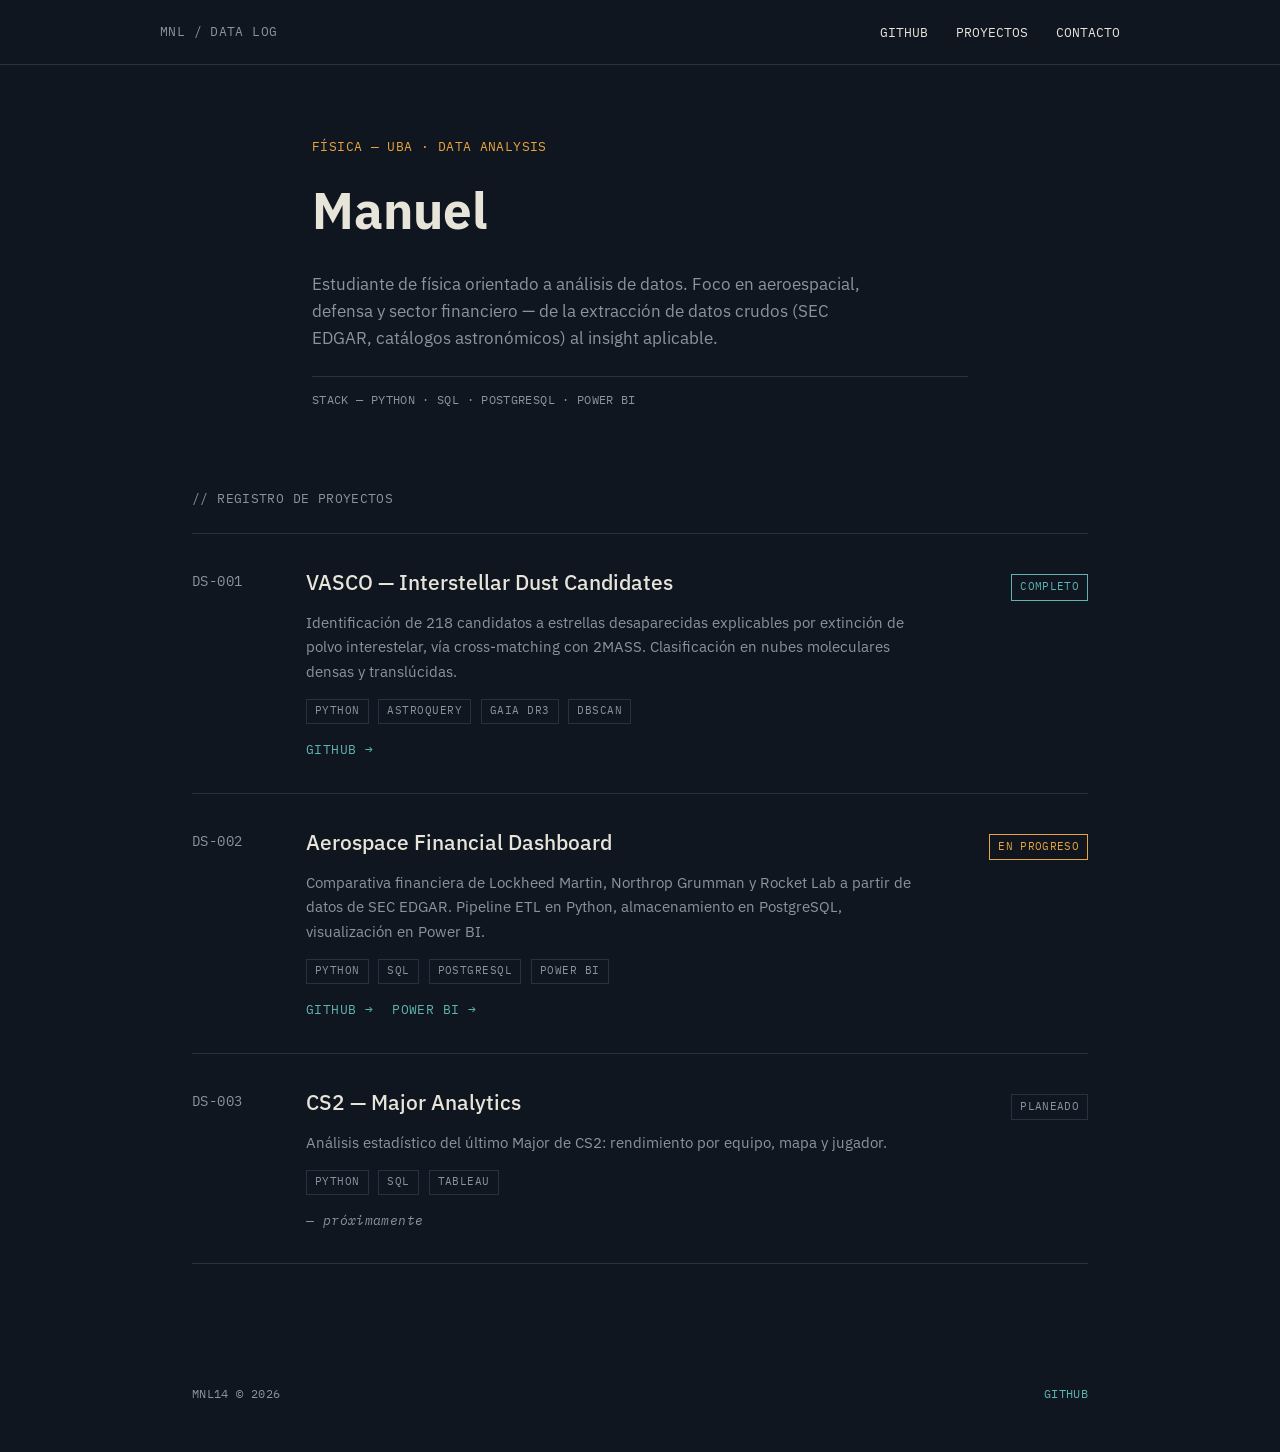
==== index.html @ 6d926402 "add base site structure" ====
<!DOCTYPE html>
<html lang="es">
<head>
<meta charset="UTF-8">
<meta name="viewport" content="width=device-width, initial-scale=1.0">
<title>Manuel — Data Analyst Portfolio</title>
<link rel="preconnect" href="https://fonts.googleapis.com">
<link href="https://fonts.googleapis.com/css2?family=IBM+Plex+Mono:wght@400;500;600&family=IBM+Plex+Sans:wght@400;500;700&display=swap" rel="stylesheet">
<link rel="stylesheet" href="css/style.css">
</head>
<body>

<header class="site-header">
  <div class="header-row">
    <span class="mono tag">MNL / DATA LOG</span>
    <nav>
      <a href="https://github.com/mnl14" target="_blank">GITHUB</a>
      <a href="#projects">PROYECTOS</a>
      <a href="mailto:manuelsanchezpace@gmail.com">CONTACTO</a>
    </nav>
  </div>
</header>

<section class="hero">
  <p class="mono eyebrow">FÍSICA — UBA · DATA ANALYSIS</p>
  <h1>Manuel</h1>
  <p class="hero-desc">
    Estudiante de física orientado a análisis de datos.
    Foco en aeroespacial, defensa y sector financiero — de la extracción de datos crudos (SEC EDGAR, catálogos astronómicos)
    al insight aplicable.
  </p>
  <div class="hero-meta mono">
    <span>STACK — PYTHON · SQL · POSTGRESQL · POWER BI</span>
  </div>
</section>

<section id="projects" class="projects">
  <p class="mono section-label">// REGISTRO DE PROYECTOS</p>

  <article class="entry">
    <div class="entry-id mono">DS-001</div>
    <div class="entry-body">
      <div class="entry-top">
        <h2>VASCO — Interstellar Dust Candidates</h2>
        <span class="status mono status-done">COMPLETO</span>
      </div>
      <p>
        Identificación de 218 candidatos a estrellas desaparecidas explicables por extinción de polvo interestelar,
        vía cross-matching con 2MASS. Clasificación en nubes moleculares densas y translúcidas.
      </p>
      <div class="entry-tags mono">
        <span>PYTHON</span><span>ASTROQUERY</span><span>GAIA DR3</span><span>DBSCAN</span>
      </div>
      <div class="entry-links mono">
        <a href="https://github.com/mnl14/vasco-interstellar-dust-candidates" target="_blank">GITHUB →</a>
      </div>
    </div>
  </article>

  <article class="entry">
    <div class="entry-id mono">DS-002</div>
    <div class="entry-body">
      <div class="entry-top">
        <h2>Aerospace Financial Dashboard</h2>
        <span class="status mono status-progress">EN PROGRESO</span>
      </div>
      <p>
        Comparativa financiera de Lockheed Martin, Northrop Grumman y Rocket Lab a partir de datos de SEC EDGAR.
        Pipeline ETL en Python, almacenamiento en PostgreSQL, visualización en Power BI.
      </p>
      <div class="entry-tags mono">
        <span>PYTHON</span><span>SQL</span><span>POSTGRESQL</span><span>POWER BI</span>
      </div>
      <div class="entry-links mono">
        <a href="#" target="_blank">GITHUB →</a>
        <a href="#" target="_blank">POWER BI →</a>
      </div>
    </div>
  </article>

  <article class="entry">
    <div class="entry-id mono">DS-003</div>
    <div class="entry-body">
      <div class="entry-top">
        <h2>CS2 — Major Analytics</h2>
        <span class="status mono status-planned">PLANEADO</span>
      </div>
      <p>
        Análisis estadístico del último Major de CS2: rendimiento por equipo, mapa y jugador.
      </p>
      <div class="entry-tags mono">
        <span>PYTHON</span><span>SQL</span><span>TABLEAU</span>
      </div>
      <div class="entry-links mono">
        <span class="pending">— próximamente</span>
      </div>
    </div>
  </article>

</section>

<footer class="site-footer mono">
  <span>MNL14 © 2026</span>
  <a href="https://github.com/mnl14" target="_blank">GITHUB</a>
</footer>

</body>
</html>
---- css/style.css ----
:root {
  --bg: #0F161F;
  --bg-alt: #141D28;
  --text: #E7E4DA;
  --text-dim: #8B93A0;
  --line: #253243;
  --amber: #E8A33D;
  --cyan: #5FB3B3;
  --mono: 'IBM Plex Mono', monospace;
  --sans: 'IBM Plex Sans', sans-serif;
}

* { margin: 0; padding: 0; box-sizing: border-box; }

body {
  background: var(--bg);
  color: var(--text);
  font-family: var(--sans);
  line-height: 1.6;
}

.mono { font-family: var(--mono); letter-spacing: 0.03em; }

a {
  color: var(--cyan);
  text-decoration: none;
  border-bottom: 1px solid transparent;
}
a:hover, a:focus-visible {
  border-bottom: 1px solid var(--cyan);
}

/* Header */
.site-header {
  border-bottom: 1px solid var(--line);
  padding: 1.2rem 2rem;
}
.header-row {
  max-width: 960px;
  margin: 0 auto;
  display: flex;
  justify-content: space-between;
  align-items: center;
  flex-wrap: wrap;
  gap: 0.8rem;
}
.tag { color: var(--text-dim); font-size: 0.8rem; }
.site-header nav a {
  margin-left: 1.5rem;
  color: var(--text);
  font-family: var(--mono);
  font-size: 0.8rem;
}

/* Hero */
.hero {
  max-width: 720px;
  margin: 4.5rem auto 5rem;
  padding: 0 2rem;
}
.eyebrow {
  color: var(--amber);
  font-size: 0.8rem;
  margin-bottom: 0.8rem;
}
.hero h1 {
  font-size: 3.2rem;
  font-weight: 700;
  margin-bottom: 1.2rem;
}
.hero-desc {
  color: var(--text-dim);
  font-size: 1.05rem;
  max-width: 560px;
  margin-bottom: 1.5rem;
}
.hero-meta {
  font-size: 0.75rem;
  color: var(--text-dim);
  border-top: 1px solid var(--line);
  padding-top: 0.8rem;
}

/* Projects */
.projects {
  max-width: 960px;
  margin: 0 auto 6rem;
  padding: 0 2rem;
}
.section-label {
  color: var(--text-dim);
  font-size: 0.8rem;
  margin-bottom: 1.5rem;
}

.entry {
  display: grid;
  grid-template-columns: 90px 1fr;
  gap: 1.5rem;
  padding: 2rem 0;
  border-top: 1px solid var(--line);
}
.entry:last-child { border-bottom: 1px solid var(--line); }

.entry-id {
  color: var(--text-dim);
  font-size: 0.85rem;
  padding-top: 0.3rem;
}

.entry-top {
  display: flex;
  align-items: baseline;
  justify-content: space-between;
  gap: 1rem;
  flex-wrap: wrap;
  margin-bottom: 0.6rem;
}
.entry h2 {
  font-size: 1.3rem;
  font-weight: 500;
}
.status {
  font-size: 0.7rem;
  padding: 0.2rem 0.5rem;
  border: 1px solid var(--line);
  white-space: nowrap;
}
.status-done { color: var(--cyan); border-color: var(--cyan); }
.status-progress { color: var(--amber); border-color: var(--amber); }
.status-planned { color: var(--text-dim); }

.entry p {
  color: var(--text-dim);
  max-width: 620px;
  margin-bottom: 1rem;
  font-size: 0.95rem;
}

.entry-tags {
  display: flex;
  gap: 0.6rem;
  flex-wrap: wrap;
  margin-bottom: 1rem;
}
.entry-tags span {
  font-size: 0.7rem;
  color: var(--text-dim);
  border: 1px solid var(--line);
  padding: 0.15rem 0.5rem;
}

.entry-links {
  display: flex;
  gap: 1.2rem;
  font-size: 0.8rem;
}
.pending {
  color: var(--text-dim);
  font-style: italic;
}

/* Footer */
.site-footer {
  max-width: 960px;
  margin: 0 auto;
  padding: 1.5rem 2rem 3rem;
  display: flex;
  justify-content: space-between;
  color: var(--text-dim);
  font-size: 0.75rem;
}

/* Responsive */
@media (max-width: 600px) {
  .hero h1 { font-size: 2.2rem; }
  .entry { grid-template-columns: 1fr; }
  .entry-id { padding-top: 0; }
}
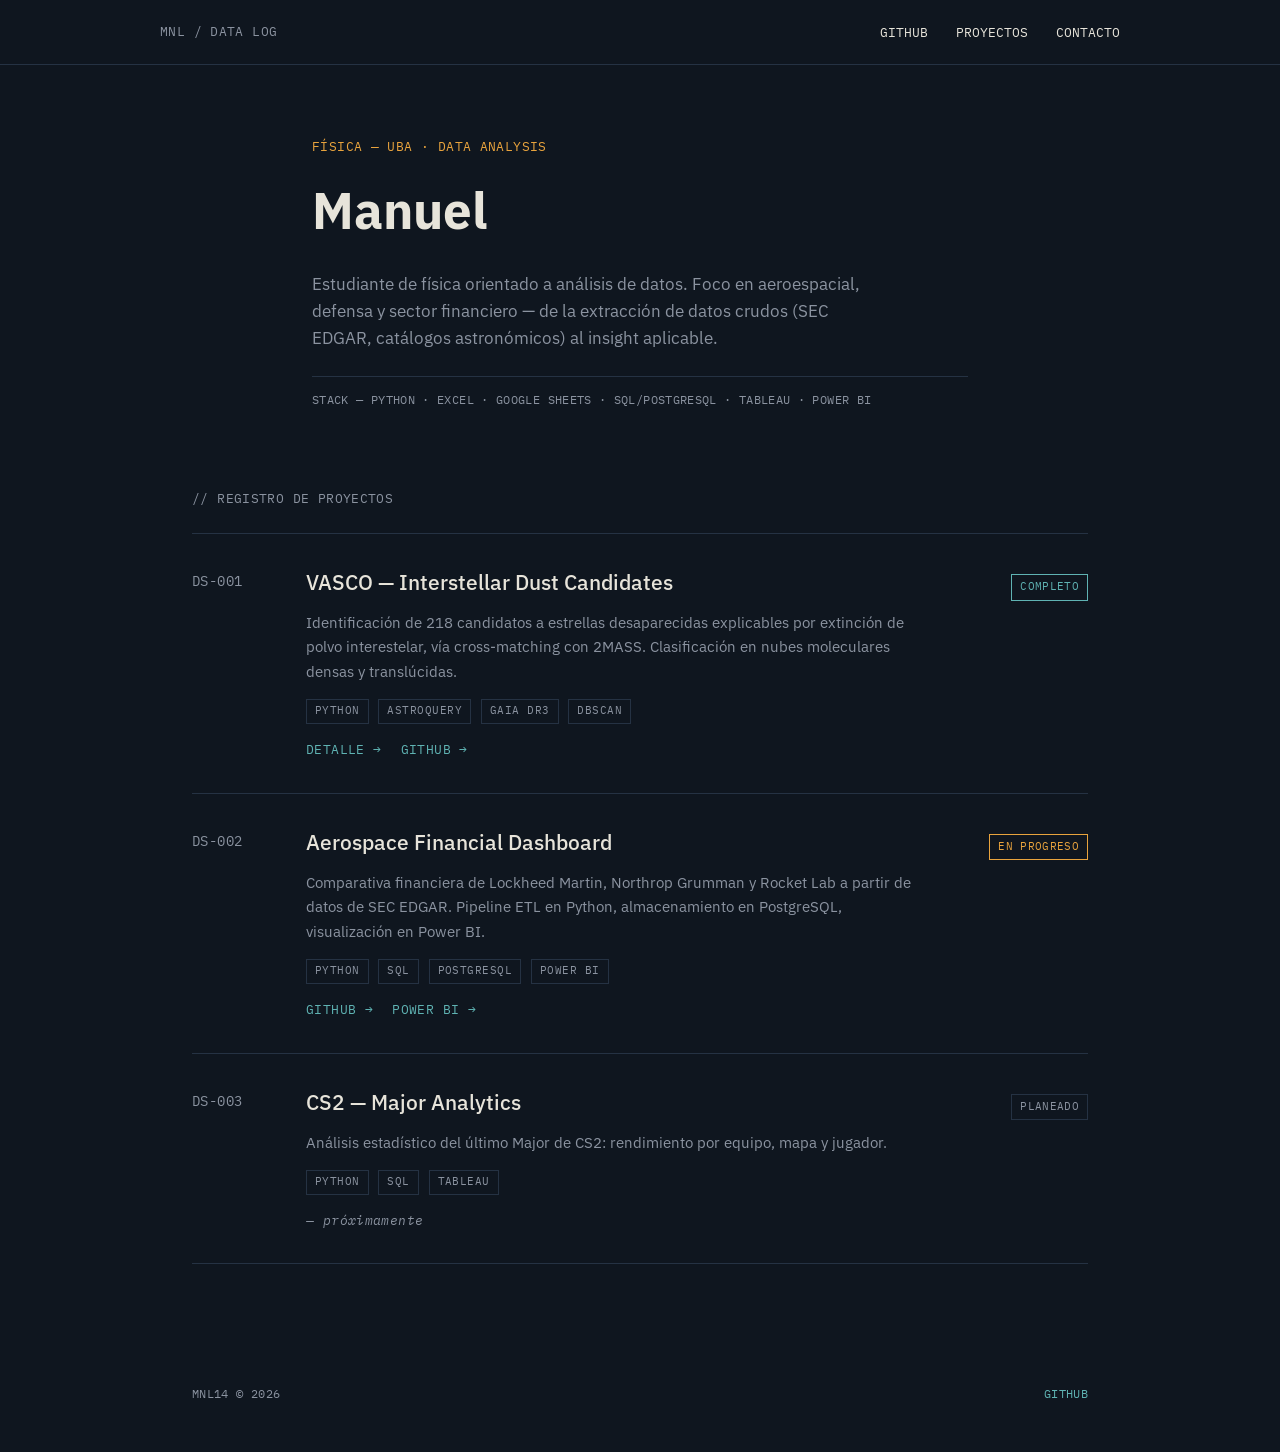
==== commit 080a8186: "add vasco project page" ====
--- a/index.html
+++ b/index.html
@@ -30,7 +30,7 @@
     al insight aplicable.
   </p>
   <div class="hero-meta mono">
-    <span>STACK — PYTHON · SQL · POSTGRESQL · POWER BI</span>
+    <span>STACK — PYTHON · EXCEL · GOOGLE SHEETS · SQL/POSTGRESQL · TABLEAU · POWER BI</span>
   </div>
 </section>
 
@@ -52,6 +52,7 @@
         <span>PYTHON</span><span>ASTROQUERY</span><span>GAIA DR3</span><span>DBSCAN</span>
       </div>
       <div class="entry-links mono">
+        <a href="projects/vasco.html">DETALLE →</a>
         <a href="https://github.com/mnl14/vasco-interstellar-dust-candidates" target="_blank">GITHUB →</a>
       </div>
     </div>
--- a/css/style.css
+++ b/css/style.css
@@ -171,6 +171,57 @@
   font-size: 0.75rem;
 }
 
+/* Individual project page */
+.proj-hero {
+  max-width: 720px;
+  margin: 4rem auto 3rem;
+  padding: 0 2rem;
+}
+.proj-section {
+  max-width: 720px;
+  margin: 0 auto;
+  padding: 2rem 2rem;
+  border-top: 1px solid var(--line);
+}
+.proj-section p {
+  color: var(--text-dim);
+  font-size: 0.95rem;
+  max-width: 620px;
+}
+.proj-list {
+  list-style: none;
+  color: var(--text-dim);
+  font-size: 0.85rem;
+}
+.proj-list li {
+  padding: 0.4rem 0;
+  border-bottom: 1px solid var(--line);
+}
+.proj-list li::before {
+  content: "— ";
+  color: var(--amber);
+}
+
+.stat-grid {
+  display: grid;
+  grid-template-columns: repeat(auto-fit, minmax(150px, 1fr));
+  gap: 1.5rem;
+  margin-top: 0.5rem;
+}
+.stat {
+  display: flex;
+  flex-direction: column;
+  gap: 0.3rem;
+}
+.stat-num {
+  font-size: 1.4rem;
+  color: var(--cyan);
+}
+.stat-label {
+  font-size: 0.7rem;
+  color: var(--text-dim);
+}
+
 /* Responsive */
 @media (max-width: 600px) {
   .hero h1 { font-size: 2.2rem; }
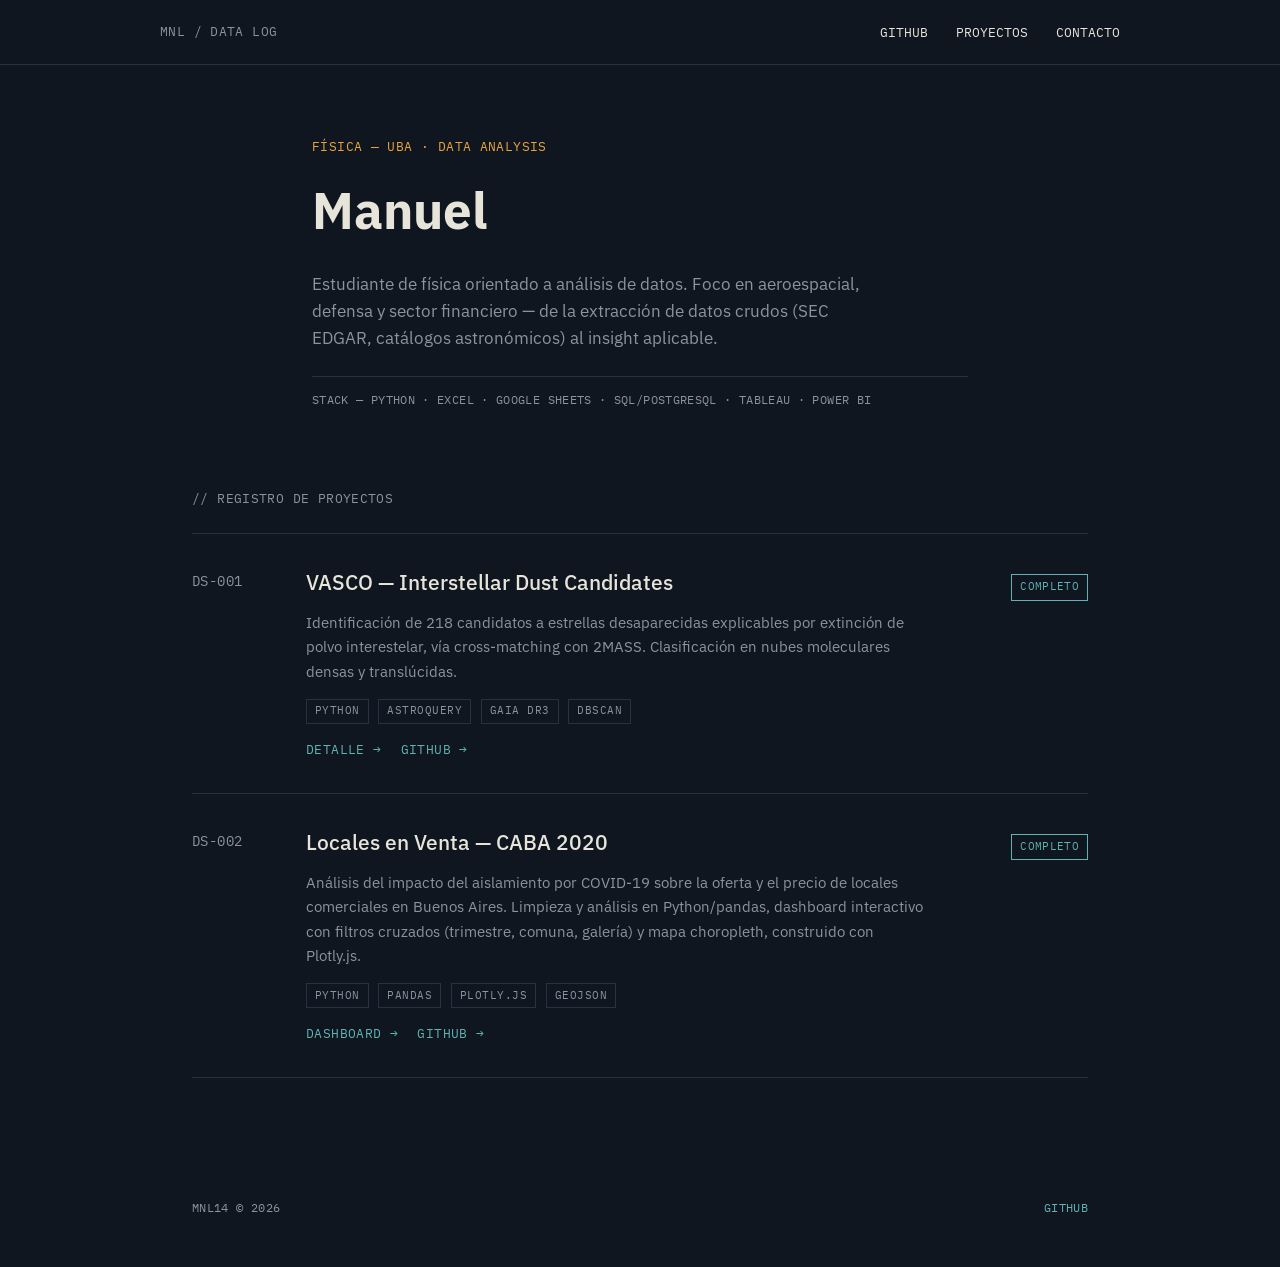
==== commit 74009e6a: "Update projects: add locales-caba-2020, remove cancelled projects" ====
--- a/index.html
+++ b/index.html
@@ -62,38 +62,20 @@
     <div class="entry-id mono">DS-002</div>
     <div class="entry-body">
       <div class="entry-top">
-        <h2>Aerospace Financial Dashboard</h2>
-        <span class="status mono status-progress">EN PROGRESO</span>
+        <h2>Locales en Venta — CABA 2020</h2>
+        <span class="status mono status-done">COMPLETO</span>
       </div>
       <p>
-        Comparativa financiera de Lockheed Martin, Northrop Grumman y Rocket Lab a partir de datos de SEC EDGAR.
-        Pipeline ETL en Python, almacenamiento en PostgreSQL, visualización en Power BI.
+        Análisis del impacto del aislamiento por COVID-19 sobre la oferta y el precio de locales comerciales en Buenos Aires.
+        Limpieza y análisis en Python/pandas, dashboard interactivo con filtros cruzados (trimestre, comuna, galería)
+        y mapa choropleth, construido con Plotly.js.
       </p>
       <div class="entry-tags mono">
-        <span>PYTHON</span><span>SQL</span><span>POSTGRESQL</span><span>POWER BI</span>
+        <span>PYTHON</span><span>PANDAS</span><span>PLOTLY.JS</span><span>GEOJSON</span>
       </div>
       <div class="entry-links mono">
-        <a href="#" target="_blank">GITHUB →</a>
-        <a href="#" target="_blank">POWER BI →</a>
-      </div>
-    </div>
-  </article>
-
-  <article class="entry">
-    <div class="entry-id mono">DS-003</div>
-    <div class="entry-body">
-      <div class="entry-top">
-        <h2>CS2 — Major Analytics</h2>
-        <span class="status mono status-planned">PLANEADO</span>
-      </div>
-      <p>
-        Análisis estadístico del último Major de CS2: rendimiento por equipo, mapa y jugador.
-      </p>
-      <div class="entry-tags mono">
-        <span>PYTHON</span><span>SQL</span><span>TABLEAU</span>
-      </div>
-      <div class="entry-links mono">
-        <span class="pending">— próximamente</span>
+        <a href="https://mnl14.github.io/locales-caba-2020/" target="_blank">DASHBOARD →</a>
+        <a href="https://github.com/mnl14/locales-caba-2020" target="_blank">GITHUB →</a>
       </div>
     </div>
   </article>
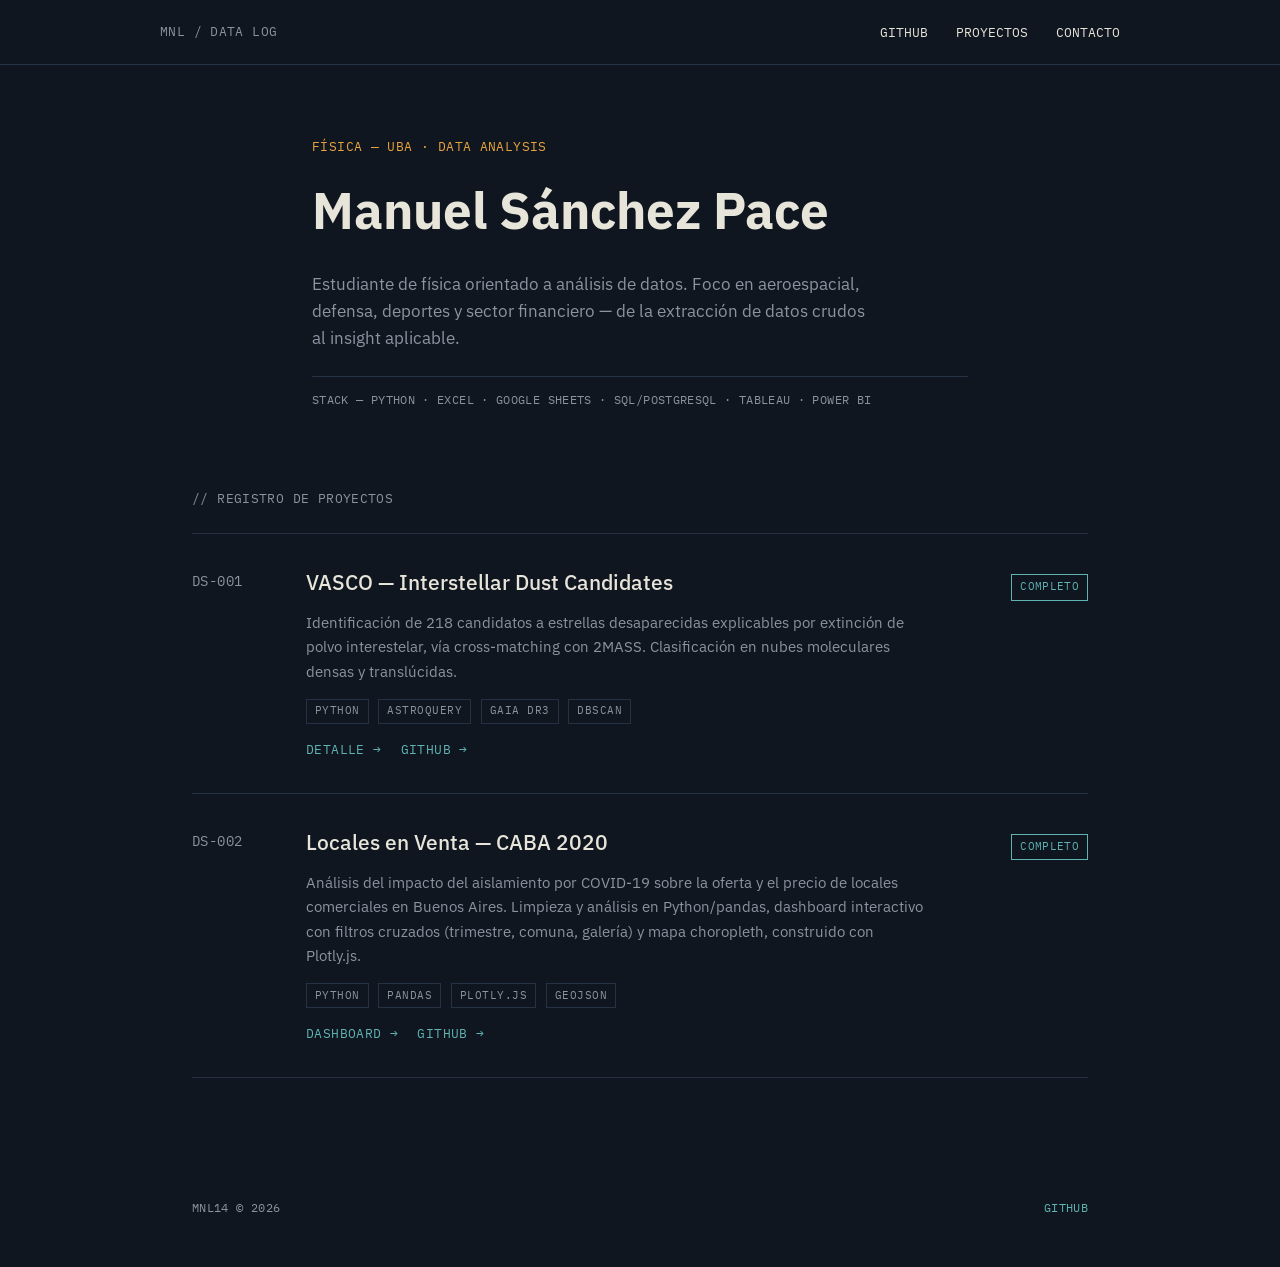
==== commit 550e1e47: "Pequeños cambios visuales" ====
--- a/index.html
+++ b/index.html
@@ -23,10 +23,10 @@
 
 <section class="hero">
   <p class="mono eyebrow">FÍSICA — UBA · DATA ANALYSIS</p>
-  <h1>Manuel</h1>
+  <h1>Manuel Sánchez Pace</h1>
   <p class="hero-desc">
     Estudiante de física orientado a análisis de datos.
-    Foco en aeroespacial, defensa y sector financiero — de la extracción de datos crudos (SEC EDGAR, catálogos astronómicos)
+    Foco en aeroespacial, defensa, deportes y sector financiero — de la extracción de datos crudos
     al insight aplicable.
   </p>
   <div class="hero-meta mono">
